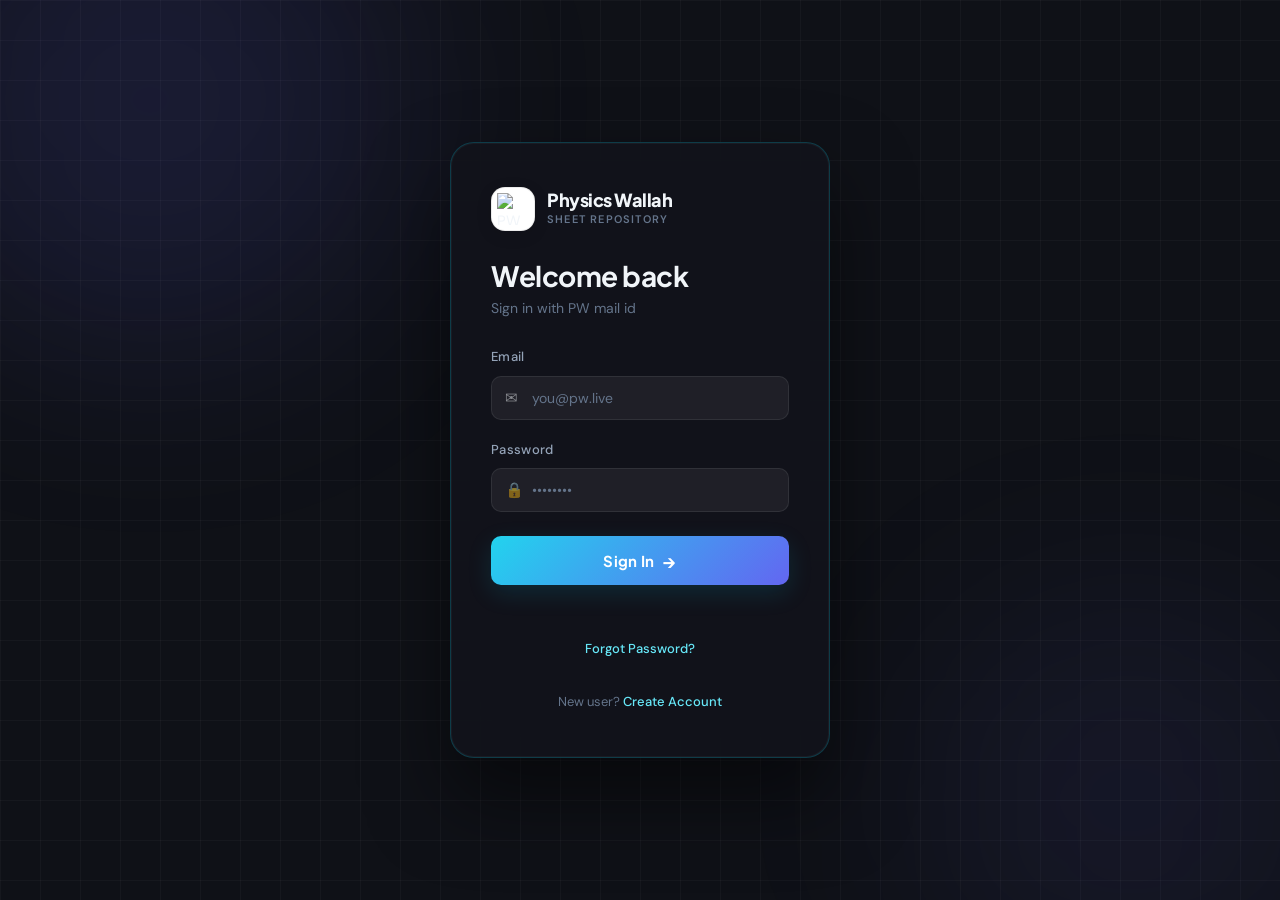
==== index.html @ 83597032 "First Commit" ====
<!DOCTYPE html>
<html lang="en">
<head>
  <meta charset="UTF-8">
  <meta name="viewport" content="width=device-width, initial-scale=1.0">
  <title>Physics Wallah — Sheet Repository</title>
  <link href="https://fonts.googleapis.com/css2?family=Plus+Jakarta+Sans:wght@400;500;600;700;800&family=DM+Sans:ital,opsz,wght@0,9..40,300;0,9..40,400;0,9..40,500;1,9..40,300&display=swap" rel="stylesheet">
  <link rel="stylesheet" href="style.css">
  <style>
    /* Extra smart features */
    .sidebar-theme-selector {
      display: flex;
      gap: 6px;
      flex-wrap: wrap;
      padding: 8px 12px;
      background: var(--surface);
      border: 1px solid var(--border);
      border-radius: 10px;
      margin-top: 4px;
    }
    .theme-dot {
      width: 28px; height: 28px;
      border-radius: 8px;
      border: 2px solid var(--border);
      cursor: pointer;
      transition: all 0.2s;
      display: flex;
      align-items: center;
      justify-content: center;
      font-size: 12px;
    }
    .theme-dot:hover { border-color: var(--accent); transform: scale(1.1); }
    .theme-dot.active { border-color: var(--accent); box-shadow: 0 0 0 2px var(--accent-glow); }
    .td-dark { background: #0d0d0d; color: #06b6d4; }
    .td-light { background: #f8f9fc; color: #6366f1; }
    .td-eve { background: #12100e; color: #f59e0b; }

    /* Sidebar section label */
    .nav-section-label {
      font-size: 9px;
      text-transform: uppercase;
      letter-spacing: 1.5px;
      color: var(--text-muted);
      padding: 12px 14px 4px;
      font-weight: 700;
    }

    /* Responsive fixes for index */
    .theme-select-compact {
      width: 100%;
      padding: 6px 10px;
      background: var(--bg2);
      border: 1px solid var(--border);
      border-radius: 8px;
      color: var(--text);
      font-family: var(--font-body);
      font-size: 11px;
      cursor: pointer;
      outline: none;
      transition: all 0.2s;
    }
    .theme-select-compact:hover { border-color: var(--border-bright); }
    .theme-select-compact:focus { border-color: var(--accent); }
    .theme-select-compact option { background: var(--bg2); color: var(--text); }
  </style>
</head>
<body>

<div class="bg-doodles" id="bgDoodles"></div>

<script>
  const user = localStorage.getItem("loggedUser");
  if (!user) window.location.href = "login.html";
</script>

<div class="app">
  <!-- Top Navigation Bar -->
  <nav class="app-navbar">
    <div class="nav-left">
      <div class="logo">
        <span class="logo-icon"><img src="https://upload.wikimedia.org/wikipedia/commons/d/dd/Physics_wallah_logo.svg" alt="PW Logo"></span>
        <span class="logo-text">Physics Wallah</span>
      </div>
    </div>

    <!-- Mobile hamburger -->
    <button class="nav-hamburger" onclick="toggleMobileNav()" aria-label="Menu">☰</button>

    <!-- Center nav links -->
    <div class="nav-center" id="navCenter">
      <div class="nav-item menu-item active" data-filter="all">
        <span class="nav-item-icon">🗂️</span>
        All Sheets
      </div>
      <div class="nav-item menu-item" data-filter="pinned">
        <span class="nav-item-icon">📌</span>
        Pinned
      </div>
      <div class="nav-item has-dropdown" id="catDropdown">
        <span class="nav-item-icon">📁</span>
        Categories <span class="dd-arrow">▾</span>
        <div class="nav-dropdown" id="catDropdownMenu">
          <div class="dd-item menu-item" data-filter="sales">📈 Sales</div>
          <div class="dd-item menu-item" data-filter="marketing">📣 Marketing</div>
          <div class="dd-item menu-item" data-filter="acads">📚 Acads</div>
          <div class="dd-item menu-item" data-filter="advertisement">📢 Advertisement</div>
          <div class="dd-item menu-item" data-filter="offline">🏫 Offline Gen</div>
          <div class="dd-item menu-item" data-filter="ops">⚙️ Operations</div>
          <div class="dd-item menu-item" data-filter="hr">👥 HR</div>
          <div class="dd-item menu-item" data-filter="video">🎬 Videos</div>
        </div>
      </div>
    </div>

    <!-- Right section -->
    <div class="nav-right">
      <div class="search-wrap">
        <span class="search-icon">🔍</span>
        <input type="text" id="searchInput" class="search-input" placeholder="Search..." autocomplete="off">
      </div>
      <button class="refresh-btn" onclick="refreshSheets()" title="Refresh">🔄</button>
      <div class="nav-user-box" onclick="toggleUserMenu()">
        <span class="user-avatar">👤</span>
        <span class="user-chevron" id="userChevron">▾</span>

        <!-- User dropdown (inside nav-user-box for correct positioning) -->
        <div class="user-dropdown" id="userDropdown">
          <div class="dropdown-user-info">
            <span class="dropdown-user-icon">👤</span>
            <div>
              <div class="dropdown-user-name" id="dropdownUserName">User</div>
              <div class="dropdown-user-email" id="dropdownUserEmail">user@pw.live</div>
            </div>
          </div>
          <div class="dropdown-divider"></div>
          <div class="dropdown-section-label">🎨 Theme</div>
          <div class="dropdown-theme-selector">
            <div class="theme-dot td-light active" data-theme="light" onclick="setTheme('light');event.stopPropagation();" title="Light">🌞</div>
            <div class="theme-dot td-eve" data-theme="eve" onclick="setTheme('eve');event.stopPropagation();" title="Dark">🌆</div>
            <div class="theme-dot td-dark" data-theme="charcoal" onclick="setTheme('charcoal');event.stopPropagation();" title="Charcoal">🌑</div>
          </div>
          <div class="dropdown-divider"></div>
          <button class="dropdown-logout-btn" onclick="logout();event.stopPropagation();">↩ Logout</button>
        </div>
      </div>
    </div>
  </nav>

  <!-- Mobile nav backdrop -->
  <div class="nav-backdrop" id="navBackdrop" onclick="toggleMobileNav()"></div>

  <!-- Main Content -->
  <main class="content">
    <!-- Page Header -->
    <div class="page-header">
      <h1 class="page-title">Sheet Repository</h1>
      <span class="sheet-count" id="sheetCount">0 sheets</span>
    </div>

    <!-- Pinned Section -->
    <div class="section" id="pinnedSection">
      <div class="section-header">
        <h2 class="section-title">📌 Pinned</h2>
        <span id="pinnedCount" style="font-size:12px;color:var(--text-muted);"></span>
      </div>
      <div class="pinned-grid" id="pinnedContainer"></div>
      <div class="empty-state" id="pinnedEmpty">
        <p>No pinned sheets yet. Click 📌 on a sheet to pin it.</p>
      </div>
    </div>



    <!-- All Sheets Section -->
    <div class="section">
      <div class="section-header">
        <h2 class="section-title">📂 All Sheets</h2>
        <span id="allCount" style="font-size:12px;color:var(--text-muted);"></span>
      </div>
      <div class="sheet-list" id="sheetList"></div>
      <div class="empty-state" id="listEmpty">
        <p>No sheets found.</p>
      </div>
    </div>

    <!-- Toast -->
    <div class="toast" id="toast"></div>

    <!-- Footer (hover to reveal) -->
    <footer class="app-footer">
      <span class="footer-content">
        <span class="ft-pwian">BY PWIAN | FOR PWIAN | 2026</span>
      </span>
    </footer>
  </main>
</div>

<script src="app.js"></script>
<script>
  // ===== RECENT SHEETS (opened via openSheet) =====
  function getRecent() {
    try {
      const data = JSON.parse(localStorage.getItem("recentSheets")) || {};
      return data[currentUser] || [];
    } catch { return []; }
  }

  function addRecent(name, link) {
    try {
      const data = JSON.parse(localStorage.getItem("recentSheets")) || {};
      let recent = data[currentUser] || [];
      recent = recent.filter(s => s.name !== name);
      recent.unshift({ name, link, time: Date.now() });
      recent = recent.slice(0, 10);
      data[currentUser] = recent;
      localStorage.setItem("recentSheets", JSON.stringify(data));
    } catch(e) { console.error(e); }
  }

  function clearRecent() {
    try {
      const data = JSON.parse(localStorage.getItem("recentSheets")) || {};
      data[currentUser] = [];
      localStorage.setItem("recentSheets", JSON.stringify(data));
      renderRecent();
    } catch(e) {}
  }

  function renderRecent() {
    const section = document.getElementById("recentSection");
    const container = document.getElementById("recentContainer");
    const recent = getRecent();
    if (recent.length === 0 || (currentFilter !== "all" && currentFilter !== "recent")) {
      section.style.display = "none";
      return;
    }
    if (currentFilter === "recent" || currentFilter === "all") {
      section.style.display = "block";
    }
    container.innerHTML = recent.map(sheet => {
      const cat = detectCategory(sheet.name);
      const color = cat ? cat.color : "var(--accent)";
      return `
        <div class="pinned-card" onclick="window.open('${escapeAttr(sheet.link)}','_blank')" style="border-top-color:${color};cursor:pointer;">
          <div class="pinned-card-icon" style="color:${color}">${sheetsIcon(20)}</div>
          <div class="pinned-card-name">${escapeHTML(sheet.name)}</div>
          <div style="font-size:10px;color:var(--text-muted);">
            ${timeAgo(sheet.time)}
          </div>
          <div class="pinned-card-footer">
            <span class="pinned-open">Open ↗</span>
          </div>
        </div>
      `;
    }).join("");
  }

  function timeAgo(timestamp) {
    const diff = Date.now() - timestamp;
    const mins = Math.floor(diff / 60000);
    if (mins < 1) return "Just now";
    if (mins < 60) return mins + "m ago";
    const hours = Math.floor(mins / 60);
    if (hours < 24) return hours + "h ago";
    const days = Math.floor(hours / 24);
    return days + "d ago";
  }

  // Override openSheet to track recent
  const originalOpenSheet = openSheet;
  openSheet = function(link) {
    if (link) {
      const sheet = allSheets.find(s => s.webLink === link);
      if (sheet) addRecent(sheet.name, link);
      window.open(link, "_blank");
    }
  };

  // Override renderSheets to also render recent
  const originalRender = renderSheets;
  renderSheets = function(sheets) {
    originalRender(sheets);
    renderRecent();
  };

  // Override applyFilter to handle "recent"
  const originalApply = applyFilter;
  applyFilter = function() {
    if (allSheets.length === 0) {
      pendingFilter = currentFilter;
      return;
    }
    if (currentFilter === "recent") {
      const recent = getRecent();
      const recentNames = recent.map(s => s.name);
      const sheets = allSheets.filter(s => recentNames.includes(s.name));
      sheets.sort((a, b) => recentNames.indexOf(a.name) - recentNames.indexOf(b.name));
      renderSheets(sheets);
      return;
    }
    originalApply();
  };

  // Init (run immediately since this script is at end of body)
  (function() {
    const params = new URLSearchParams(window.location.search);
    const f = params.get('filter');
    if (f) setFilter(f);
    fetchSheets();
  })();
</script>

</body>
</html>
---- style.css ----
/* ============================================================
   COMPANY INTERNAL DASHBOARD — Complete Stylesheet
   Inspired by PW Vidyapeeth Maharashtra project
   ============================================================ */

/* ===== CSS VARIABLES — CHARCOAL (default / techy dark) ===== */
:root,
[data-theme="charcoal"] {
  --bg: #0f1117;
  --bg2: #181b23;
  --surface: rgba(255, 255, 255, 0.06);
  --surface-hover: rgba(6, 182, 212, 0.10);
  --border: rgba(255, 255, 255, 0.08);
  --border-bright: rgba(6, 182, 212, 0.25);
  --accent: #22d3ee;
  --accent2: #67e8f9;
  --accent-glow: rgba(6, 182, 212, 0.15);
  --text: #f1f5f9;
  --text-muted: #64748b;
  --text-dim: #94a3b8;
  --success: #10b981;
  --danger: #ef4444;
  --info: #3b82f6;
  --warning: #f59e0b;
  --sidebar-bg: rgba(12, 14, 19, 0.98);
  --auth-card-bg: rgba(18, 20, 27, 0.95);
  --font-display: 'Plus Jakarta Sans', sans-serif;
  --font-body: 'DM Sans', sans-serif;
  --radius: 14px;
  --radius-sm: 10px;
  --transition: 0.25s cubic-bezier(0.4, 0, 0.2, 1);
}

/* ===== LIGHT THEME (clean + modern) ===== */
[data-theme="light"] {
  --bg: #f8fafc;
  --bg2: #f1f5f9;
  --surface: rgba(99, 102, 241, 0.06);
  --surface-hover: rgba(99, 102, 241, 0.10);
  --border: rgba(0, 0, 0, 0.08);
  --border-bright: rgba(99, 102, 241, 0.2);
  --accent: #6366f1;
  --accent2: #818cf8;
  --accent-glow: rgba(99, 102, 241, 0.12);
  --text: #0f172a;
  --text-muted: #475569;
  --text-dim: #64748b;
  --success: #10b981;
  --danger: #ef4444;
  --info: #3b82f6;
  --warning: #f59e0b;
  --sidebar-bg: rgba(255, 255, 255, 0.98);
  --auth-card-bg: rgba(255, 255, 255, 0.98);
}

/* ===== DARK THEME (warm + premium) ===== */
[data-theme="eve"] {
  --bg: #141210;
  --bg2: #1e1b17;
  --surface: rgba(245, 158, 11, 0.06);
  --surface-hover: rgba(245, 158, 11, 0.10);
  --border: rgba(255, 255, 255, 0.08);
  --border-bright: rgba(245, 158, 11, 0.25);
  --accent: #f59e0b;
  --accent2: #fbbf24;
  --accent-glow: rgba(245, 158, 11, 0.15);
  --text: #f5f0ea;
  --text-muted: #78716c;
  --text-dim: #a8a29e;
  --success: #10b981;
  --danger: #ef4444;
  --info: #3b82f6;
  --warning: #f59e0b;
  --sidebar-bg: rgba(16, 14, 12, 0.98);
  --auth-card-bg: rgba(22, 20, 17, 0.95);
}

/* ===== RESET ===== */
*, *::before, *::after {
  margin: 0; padding: 0;
  box-sizing: border-box;
}
html { scroll-behavior: smooth; }
body {
  background: var(--bg);
  color: var(--text);
  font-family: var(--font-body);
  font-size: 15px;
  line-height: 1.6;
  min-height: 100vh;
  overflow-x: hidden;
  -webkit-font-smoothing: antialiased;
}

/* ===== PW LOGO DOODLE WALLPAPER ===== */
.bg-doodles {
  position: fixed;
  inset: 0;
  z-index: -1;
  pointer-events: none;
  overflow: hidden;
}
.bg-doodles img {
  pointer-events: none;
  user-select: none;
  will-change: transform;
  opacity: 0.035;
  transition: opacity 0.6s;
}
/* Light theme: slightly higher so black-on-white is visible */
[data-theme="light"] .bg-doodles img {
  opacity: 0.05;
}
/* Dark/charcoal theme: invert black → white so it glows on dark bg */
[data-theme="charcoal"] .bg-doodles img {
  opacity: 0.06;
  filter: invert(1);
}
/* Eve/warm theme: warm tint */
[data-theme="eve"] .bg-doodles img {
  opacity: 0.045;
  filter: sepia(0.4) hue-rotate(-10deg);
}

@keyframes doodleFloat {
  0%   { transform: translate(0, 0) rotate(0deg); }
  25%  { transform: translate(15px, -20px) rotate(3deg); }
  50%  { transform: translate(-10px, 15px) rotate(-2deg); }
  75%  { transform: translate(20px, 10px) rotate(4deg); }
  100% { transform: translate(0, 0) rotate(0deg); }
}

/* ===== AUTH PAGE ===== */
.auth-body {
  display: flex;
  align-items: center;
  justify-content: center;
  min-height: 100vh;
  position: relative;
}
.bg-grid {
  position: fixed;
  inset: 0;
  background-image:
    linear-gradient(rgba(255,255,255,0.03) 1px, transparent 1px),
    linear-gradient(90deg, rgba(255,255,255,0.03) 1px, transparent 1px);
  background-size: 40px 40px;
  pointer-events: none;
  z-index: 0;
}
[data-theme="light"] .bg-grid {
  background-image:
    linear-gradient(rgba(0,0,0,0.04) 1px, transparent 1px),
    linear-gradient(90deg, rgba(0,0,0,0.04) 1px, transparent 1px);
}
[data-theme="eve"] .bg-grid {
  background-image:
    linear-gradient(rgba(180,130,40,0.07) 1px, transparent 1px),
    linear-gradient(90deg, rgba(180,130,40,0.07) 1px, transparent 1px);
}
.glow {
  position: fixed;
  border-radius: 50%;
  filter: blur(100px);
  pointer-events: none;
  z-index: 0;
}
.glow-1 { width: 500px; height: 500px; background: rgba(99,102,241,0.12); top: -150px; left: -100px; }
.glow-2 { width: 400px; height: 400px; background: rgba(99,102,241,0.08); bottom: -100px; right: -50px; }
[data-theme="light"] .glow-1 { background: rgba(99,102,241,0.08); }
[data-theme="light"] .glow-2 { background: rgba(99,102,241,0.05); }
[data-theme="eve"] .glow-1 { background: rgba(180,83,9,0.1); }
[data-theme="eve"] .glow-2 { background: rgba(120,80,0,0.07); }

.auth-wrapper {
  position: relative;
  z-index: 1;
  width: 100%;
  max-width: 420px;
  padding: 20px;
  animation: fadeUp 0.5s ease both;
}
.auth-card {
  background: var(--auth-card-bg);
  border: 1px solid var(--border-bright);
  border-radius: 24px;
  padding: 44px 40px;
  backdrop-filter: blur(30px);
  box-shadow: 0 40px 80px rgba(0,0,0,0.5), 0 0 0 1px rgba(255,255,255,0.04) inset;
  display: flex;
  flex-direction: column;
  gap: 20px;
}
.auth-brand {
  display: flex;
  align-items: center;
  gap: 12px;
  margin-bottom: 8px;
}
.brand-icon {
  width: 44px; height: 44px;
  background: #ffffff;
  border: 1px solid rgba(0,0,0,0.08);
  border-radius: 14px;
  display: flex;
  align-items: center;
  justify-content: center;
  flex-shrink: 0;
  box-shadow: 0 4px 16px rgba(0,0,0,0.12);
}
.brand-icon img {
  width: 28px;
  height: 28px;
  object-fit: contain;
}
.auth-brand > div {
  display: flex;
  flex-direction: column;
  gap: 0;
}
.brand-name {
  font-family: var(--font-display);
  font-weight: 800;
  font-size: 18px;
  letter-spacing: -0.5px;
  line-height: 1.2;
}
.brand-tag {
  font-size: 11px;
  color: var(--text-muted);
  letter-spacing: 1.2px;
  text-transform: uppercase;
  font-weight: 600;
}
.auth-title {
  font-family: var(--font-display);
  font-size: 28px;
  font-weight: 700;
  letter-spacing: -0.5px;
  line-height: 1.2;
  margin-bottom: -8px;
}
.auth-sub {
  color: var(--text-muted);
  font-size: 14px;
  margin-top: -8px;
  margin-bottom: 8px;
}
.input-group {
  display: flex;
  flex-direction: column;
  gap: 8px;
}
.input-group label {
  font-size: 13px;
  font-weight: 500;
  color: var(--text-dim);
  letter-spacing: 0.3px;
}
.input-wrap {
  position: relative;
}
.input-icon {
  position: absolute;
  left: 14px;
  top: 50%;
  transform: translateY(-50%);
  font-size: 15px;
  opacity: 0.5;
  pointer-events: none;
}
.input-wrap input {
  width: 100%;
  background: var(--surface);
  border: 1px solid var(--border);
  border-radius: var(--radius-sm);
  padding: 12px 14px 12px 40px;
  color: var(--text);
  font-family: var(--font-body);
  font-size: 14px;
  transition: var(--transition);
  outline: none;
}
.input-wrap input:focus {
  border-color: var(--accent);
  background: rgba(99,102,241,0.05);
  box-shadow: 0 0 0 3px var(--accent-glow);
}
.input-wrap input::placeholder { color: var(--text-muted); }

.btn-signin {
  display: flex;
  align-items: center;
  justify-content: center;
  gap: 8px;
  background: linear-gradient(135deg, var(--accent), #6366f1);
  border: none;
  border-radius: var(--radius-sm);
  padding: 13px 20px;
  color: white;
  font-family: var(--font-display);
  font-size: 15px;
  font-weight: 700;
  letter-spacing: 0.3px;
  cursor: pointer;
  transition: var(--transition);
  box-shadow: 0 8px 24px var(--accent-glow);
  margin-top: 4px;
}
.btn-signin:hover { transform: translateY(-2px); box-shadow: 0 12px 32px rgba(99,102,241,0.4); }
.btn-signin:active { transform: translateY(0); }
.btn-arrow { font-size: 18px; transition: transform var(--transition); }
.btn-signin:hover .btn-arrow { transform: translateX(4px); }
.auth-msg { font-size: 13px; text-align: center; color: var(--danger); min-height: 18px; }
.auth-msg.success { color: var(--success); }
.auth-switch { text-align: center; font-size: 13px; color: var(--text-muted); }
.auth-switch a { color: var(--accent2); text-decoration: none; font-weight: 500; }

/* ===== APP LAYOUT ===== */
.app { display: flex; min-height: 100vh; flex-direction: column; }

/* ===== TOP NAVBAR — Premium Glass ===== */
.app-navbar {
  display: flex;
  align-items: center;
  justify-content: space-between;
  height: 60px;
  padding: 0 24px;
  background: color-mix(in srgb, var(--bg) 85%, transparent);
  backdrop-filter: blur(20px) saturate(1.4);
  -webkit-backdrop-filter: blur(20px) saturate(1.4);
  border-bottom: 1px solid var(--border);
  position: sticky;
  top: 0;
  z-index: 100;
  gap: 16px;
}
/* Subtle bottom glow */
.app-navbar::after {
  content: '';
  position: absolute;
  bottom: -1px;
  left: 10%;
  right: 10%;
  height: 1px;
  background: linear-gradient(90deg, transparent, var(--accent-glow), transparent);
  opacity: 0.6;
  pointer-events: none;
}

/* Left: logo — clean & minimal */
.nav-left { display: flex; align-items: center; flex-shrink: 0; }
.app-navbar .logo {
  display: flex;
  align-items: center;
  gap: 10px;
  padding: 0;
  background: none;
  border: none;
  cursor: pointer;
  opacity: 0.92;
  transition: opacity 0.2s;
}
.app-navbar .logo:hover { opacity: 1; }
.app-navbar .logo-icon {
  width: 30px; height: 30px;
  display: flex;
  align-items: center;
  justify-content: center;
  flex-shrink: 0;
}
.app-navbar .logo-icon img { width: 24px; height: 24px; object-fit: contain; }
.app-navbar .logo-text {
  font-family: var(--font-display);
  font-weight: 800;
  font-size: 15px;
  letter-spacing: -0.4px;
  color: var(--text);
  white-space: nowrap;
}

/* Center: nav links — right side near search bar */
.nav-center {
  display: flex;
  align-items: center;
  gap: 2px;
  margin-left: auto;
}

/* Right: search + user */
.nav-right {
  display: flex;
  align-items: center;
  gap: 6px;
  flex-shrink: 0;
}

/* === Nav items — modern tab style === */
.nav-item {
  display: flex;
  align-items: center;
  gap: 6px;
  padding: 8px 14px;
  border-radius: 8px;
  font-size: 13px;
  font-weight: 500;
  color: var(--text-dim);
  cursor: pointer;
  transition: all 0.2s ease;
  white-space: nowrap;
  position: relative;
}
.nav-item:hover {
  background: var(--surface-hover);
  color: var(--text);
}
/* Active: subtle background + accent bottom glow */
.nav-item.active {
  background: var(--surface);
  color: var(--text);
  font-weight: 600;
}
.nav-item.active::after {
  content: '';
  position: absolute;
  bottom: -1px;
  left: 20%;
  right: 20%;
  height: 2px;
  background: var(--accent);
  border-radius: 2px;
  box-shadow: 0 0 8px var(--accent-glow);
}
.nav-item-icon { font-size: 15px; opacity: 0.85; }
.nav-item.active .nav-item-icon { opacity: 1; }
.dd-arrow { font-size: 9px; margin-left: 3px; opacity: 0.5; transition: transform 0.2s; }
.nav-item.has-dropdown:hover .dd-arrow { transform: rotate(180deg); }

/* === Re-use .menu-item for dropdown items === */
.menu-item {
  display: flex;
  align-items: center;
  gap: 10px;
  padding: 9px 12px;
  border-radius: 8px;
  font-size: 13px;
  font-weight: 500;
  color: var(--text-dim);
  cursor: pointer;
  transition: all 0.15s ease;
  letter-spacing: 0.2px;
}
.menu-item:hover {
  background: var(--surface-hover);
  color: var(--text);
}
.menu-item.active {
  background: var(--surface);
  color: var(--text);
  font-weight: 600;
  border: 1px solid var(--border-bright);
}
.menu-icon { font-size: 18px; width: 24px; text-align: center; }

/* === Category dropdown — premium card === */
.nav-dropdown {
  position: absolute;
  top: calc(100% + 10px);
  left: 50%;
  transform: translateX(-50%) translateY(8px);
  min-width: 210px;
  background: var(--bg2);
  border: 1px solid var(--border);
  border-radius: 14px;
  padding: 8px;
  box-shadow: 0 16px 48px rgba(0,0,0,0.35), 0 0 0 1px var(--accent-glow);
  opacity: 0;
  visibility: hidden;
  transition: all 0.25s cubic-bezier(0.22, 1, 0.36, 1);
  z-index: 200;
}
.nav-item.has-dropdown:hover .nav-dropdown,
.nav-item.has-dropdown.open .nav-dropdown {
  opacity: 1;
  visibility: visible;
  transform: translateX(-50%) translateY(0);
}
.nav-dropdown .dd-item {
  border-radius: 8px;
  padding: 10px 12px;
}
.nav-dropdown .dd-item:hover {
  background: var(--surface-hover);
}
/* Add a small arrow on top of dropdown */
.nav-dropdown::before {
  content: '';
  position: absolute;
  top: -5px;
  left: 50%;
  margin-left: -5px;
  width: 10px;
  height: 10px;
  background: var(--bg2);
  border-left: 1px solid var(--border);
  border-top: 1px solid var(--border);
  transform: rotate(45deg);
}

/* Mobile hamburger */
.nav-hamburger {
  display: none;
  background: none;
  border: 1px solid var(--border);
  color: var(--text);
  font-size: 20px;
  cursor: pointer;
  padding: 6px 10px;
  border-radius: 8px;
  transition: background 0.2s;
}
.nav-hamburger:hover { background: var(--surface-hover); }
.nav-backdrop { display: none; position: fixed; inset: 0; background: rgba(0,0,0,0.6); z-index: 50; }

/* === Nav user box === */
.nav-user-box {
  display: flex;
  align-items: center;
  gap: 6px;
  padding: 4px 10px 4px 6px;
  border-radius: 30px;
  cursor: pointer;
  transition: all 0.2s;
  position: relative;
  border: 1px solid transparent;
}
.nav-user-box:hover {
  background: var(--surface-hover);
  border-color: var(--border);
}

/* Avatar — glass gradient ring */
.user-avatar {
  font-size: 14px;
  width: 32px;
  height: 32px;
  display: flex;
  align-items: center;
  justify-content: center;
  background: linear-gradient(135deg, var(--accent), var(--accent2));
  border-radius: 50%;
  flex-shrink: 0;
  box-shadow: 0 0 0 2px var(--bg), 0 0 0 4px var(--accent-glow);
}
.user-chevron {
  font-size: 10px;
  color: var(--text-muted);
  transition: transform 0.3s ease;
}
.user-chevron.open {
  transform: rotate(180deg);
}

/* === Search in navbar === */
.app-navbar .search-wrap { position: relative; }
.app-navbar .search-icon {
  position: absolute;
  left: 14px;
  top: 50%;
  transform: translateY(-50%);
  font-size: 13px;
  opacity: 0.5;
  pointer-events: none;
  transition: opacity 0.2s;
}
.app-navbar .search-wrap:focus-within .search-icon {
  opacity: 0.8;
}
.app-navbar .search-input {
  background: var(--surface);
  border: 1px solid var(--border);
  border-radius: 40px;
  padding: 8px 16px 8px 36px;
  color: var(--text);
  font-family: var(--font-body);
  font-size: 13px;
  width: 220px;
  transition: all 0.25s ease;
  outline: none;
}
.app-navbar .search-input:focus {
  width: 260px;
  border-color: var(--accent);
  box-shadow: 0 0 0 3px var(--accent-glow);
  background: var(--bg2);
}
.app-navbar .search-input::placeholder { color: var(--text-muted); font-weight: 400; }

/* === Refresh button === */
.refresh-btn {
  background: var(--surface);
  border: 1px solid var(--border);
  color: var(--text-muted);
  width: 34px;
  height: 34px;
  border-radius: 50%;
  cursor: pointer;
  font-size: 15px;
  display: flex;
  align-items: center;
  justify-content: center;
  transition: all 0.25s ease;
  flex-shrink: 0;
}
.refresh-btn:hover {
  color: var(--accent);
  border-color: var(--accent);
  background: var(--accent-glow);
  transform: rotate(60deg);
}
.refresh-btn.spin {
  animation: spin 0.8s ease-in-out;
}
@keyframes spin {
  from { transform: rotate(0deg); }
  to { transform: rotate(360deg); }
}

/* ===== USER DROPDOWN ===== */
.user-dropdown {
  position: absolute;
  top: calc(100% + 10px);
  right: -8px;
  min-width: 230px;
  background: var(--bg2);
  border: 1px solid var(--border);
  border-radius: 14px;
  padding: 14px;
  box-shadow: 0 16px 48px rgba(0,0,0,0.35), 0 0 0 1px var(--accent-glow);
  opacity: 0;
  visibility: hidden;
  transform: translateY(8px);
  transition: all 0.25s cubic-bezier(0.22, 1, 0.36, 1);
  z-index: 200;
}
.user-dropdown.open {
  opacity: 1;
  visibility: visible;
  transform: translateY(0);
}
/* Small arrow on top of dropdown */
.user-dropdown::before {
  content: '';
  position: absolute;
  top: -5px;
  right: 18px;
  width: 10px;
  height: 10px;
  background: var(--bg2);
  border-left: 1px solid var(--border);
  border-top: 1px solid var(--border);
  transform: rotate(45deg);
}



.dropdown-user-info {
  display: flex;
  align-items: center;
  gap: 10px;
  padding: 4px 4px 8px;
}
.dropdown-user-icon {
  font-size: 20px;
  width: 38px;
  height: 38px;
  display: flex;
  align-items: center;
  justify-content: center;
  background: linear-gradient(135deg, var(--accent), var(--accent2));
  border-radius: 50%;
  flex-shrink: 0;
  box-shadow: 0 2px 8px var(--accent-glow);
}
.dropdown-user-name {
  font-size: 14px;
  font-weight: 600;
  color: var(--text);
}
.dropdown-user-email {
  font-size: 11px;
  color: var(--text-muted);
  word-break: break-all;
}
.dropdown-divider {
  height: 1px;
  background: var(--border);
  margin: 8px 0;
}
.dropdown-section-label {
  font-size: 10px;
  font-weight: 600;
  color: var(--text-muted);
  text-transform: uppercase;
  letter-spacing: 0.5px;
  margin-bottom: 6px;
}
.dropdown-theme-selector {
  display: flex;
  flex-wrap: wrap;
  gap: 6px;
}
.dropdown-theme-selector .theme-dot {
  width: 28px;
  height: 28px;
  font-size: 14px;
}

/* Base theme-dot styling */
.theme-dot {
  width: 28px;
  height: 28px;
  font-size: 14px;
  border-radius: 50%;
  display: inline-flex;
  align-items: center;
  justify-content: center;
  cursor: pointer;
  transition: all 0.2s;
  border: 2px solid transparent;
  background: var(--surface);
  opacity: 0.6;
}
.theme-dot:hover {
  opacity: 1;
  transform: scale(1.15);
}
.theme-dot.active {
  opacity: 1;
  border-color: var(--accent);
  box-shadow: 0 0 0 2px var(--accent2), 0 0 12px var(--accent);
}
.dropdown-logout-btn {
  width: 100%;
  display: flex;
  align-items: center;
  justify-content: center;
  gap: 6px;
  padding: 8px;
  border: 1px solid var(--danger, #ef4444);
  background: transparent;
  color: var(--danger, #ef4444);
  border-radius: var(--radius-sm);
  font-family: var(--font-body);
  font-size: 13px;
  font-weight: 500;
  cursor: pointer;
  transition: all 0.2s;
}
.dropdown-logout-btn:hover {
  background: var(--danger, #ef4444);
  color: #fff;
}

/* ===== MAIN CONTENT ===== */
.content {
  flex: 1;
  padding: 24px 32px 0;
  max-width: 100%;
  overflow-x: hidden;
  display: flex;
  flex-direction: column;
}
.page-title {
  font-family: var(--font-display);
  font-size: 26px;
  font-weight: 700;
  letter-spacing: -0.5px;
}
.sheet-count {
  font-size: 13px;
  color: var(--text-muted);
  background: var(--surface);
  border: 1px solid var(--border);
  border-radius: 20px;
  padding: 3px 10px;
}
/* ===== SECTIONS ===== */
.section { margin-bottom: 48px; animation: fadeUp 0.4s ease both; }
.section-header { display: flex; align-items: baseline; gap: 12px; margin-bottom: 20px; }
.section-title { font-family: var(--font-display); font-size: 19px; font-weight: 700; letter-spacing: -0.3px; }
.section-sub { font-size: 12px; color: var(--text-muted); }

/* ===== PINNED GRID ===== */
.pinned-grid {
  display: grid;
  grid-template-columns: repeat(auto-fill, minmax(260px, 1fr));
  gap: 20px;
}
.pinned-card {
  background: var(--bg2);
  border: 1px solid var(--border);
  border-top: 3px solid var(--accent);
  border-radius: var(--radius);
  padding: 24px;
  cursor: pointer;
  transition: all 0.25s cubic-bezier(0.4, 0, 0.2, 1);
  position: relative;
  overflow: hidden;
  min-height: 180px;
  display: flex;
  flex-direction: column;
  gap: 10px;
  justify-content: space-between;
  box-shadow: 0 1px 3px rgba(0,0,0,0.08);
}
.pinned-card:hover { 
  transform: translateY(-4px); 
  border-color: var(--border-bright); 
  box-shadow: 0 12px 32px rgba(0,0,0,0.25), 0 0 0 1px var(--border-bright) inset;
}
.pinned-card-name { font-family: var(--font-display); font-size: 15px; font-weight: 700; line-height: 1.4; color: var(--text); }
.pinned-card-icon { font-size: 28px; margin-bottom: 2px; }
.pinned-card-footer { display: flex; align-items: center; justify-content: space-between; margin-top: 8px; }
.pinned-open { font-size: 11px; color: var(--accent2); letter-spacing: 0.5px; text-transform: uppercase; font-weight: 600; }
.unpin-btn {
  background: rgba(239,68,68,0.1);
  border: 1px solid rgba(239,68,68,0.2);
  border-radius: 6px;
  padding: 4px 8px;
  color: var(--danger);
  font-size: 11px;
  cursor: pointer;
  transition: var(--transition);
}
.unpin-btn:hover { background: rgba(239,68,68,0.2); }

/* ===== SHEET TILES ===== */
.sheet-list {
  display: grid;
  grid-template-columns: repeat(auto-fill, minmax(260px, 1fr));
  gap: 16px;
}
.sheet-tile {
  background: var(--bg2);
  border: 1px solid var(--border);
  border-left: 4px solid var(--accent);
  border-radius: var(--radius);
  padding: 18px 18px 14px;
  cursor: pointer;
  transition: all 0.25s cubic-bezier(0.4, 0, 0.2, 1);
  display: flex;
  flex-direction: column;
  gap: 10px;
  min-height: 150px;
  box-shadow: 0 1px 3px rgba(0,0,0,0.06);
}
.sheet-tile:hover { 
  background: var(--bg2); 
  transform: translateY(-3px); 
  box-shadow: 0 10px 28px rgba(0,0,0,0.25), 0 0 0 1px var(--border-bright) inset;
  border-color: var(--border-bright);
}
.tile-top { display: flex; align-items: flex-start; justify-content: space-between; gap: 10px; }
.tile-icon {
  width: 40px; height: 40px;
  border-radius: 10px;
  display: flex;
  align-items: center;
  justify-content: center;
  font-size: 20px;
  flex-shrink: 0;
}
.tile-actions { display: flex; gap: 6px; flex-shrink: 0; }
.tile-name {
  font-family: var(--font-display);
  font-size: 14px;
  font-weight: 600;
  color: var(--text);
  line-height: 1.4;
  display: -webkit-box;
  -webkit-line-clamp: 2;
  line-clamp: 2;
  -webkit-box-orient: vertical;
  overflow: hidden;
}
.tile-badges { display: flex; flex-wrap: wrap; gap: 6px; }
.cat-badge {
  display: inline-flex;
  align-items: center;
  gap: 4px;
  font-size: 11px;
  font-weight: 600;
  padding: 3px 9px;
  border-radius: 20px;
  border: 1px solid;
  letter-spacing: 0.3px;
}
.tile-meta { display: flex; flex-wrap: wrap; gap: 6px; margin-top: auto; }
.meta-item { font-size: 11px; color: var(--text-muted); background: rgba(255,255,255,0.04); border: 1px solid var(--border); border-radius: 6px; padding: 2px 8px; white-space: nowrap; }

.open-btn {
  background: transparent;
  border: 1px solid var(--border);
  border-radius: 8px;
  padding: 6px 14px;
  color: var(--text-dim);
  font-size: 12px;
  font-weight: 600;
  cursor: pointer;
  transition: all 0.2s ease;
  font-family: var(--font-body);
}
.open-btn:hover { background: var(--accent); border-color: var(--accent); color: white; box-shadow: 0 4px 12px var(--accent-glow); }
.pin-btn {
  background: var(--surface);
  border: 1px solid var(--border);
  border-radius: 8px;
  padding: 6px 10px;
  color: var(--text-muted);
  font-size: 13px;
  cursor: pointer;
  transition: all 0.2s ease;
}
.pin-btn:hover { background: rgba(99,102,241,0.12); border-color: rgba(99,102,241,0.3); color: var(--accent); box-shadow: 0 0 12px rgba(99,102,241,0.1); }

/* ===== EMPTY STATES ===== */
.empty-state {
  background: var(--surface);
  border: 1px dashed var(--border-bright);
  border-radius: var(--radius);
  padding: 32px;
  text-align: center;
  color: var(--text-muted);
  font-size: 14px;
}

/* ===== LOADING ===== */
.loading-skeleton {
  background: linear-gradient(90deg, var(--surface) 25%, var(--surface-hover) 50%, var(--surface) 75%);
  background-size: 200% 100%;
  animation: shimmer 1.5s infinite;
  border-radius: var(--radius-sm);
  height: 52px;
}

/* ===== TOAST ===== */
.toast {
  position: fixed;
  bottom: 24px;
  right: 24px;
  background: var(--bg2);
  border: 1px solid var(--border-bright);
  border-radius: var(--radius-sm);
  padding: 14px 22px;
  font-size: 13px;
  font-weight: 500;
  color: var(--text);
  transform: translateY(100px);
  opacity: 0;
  transition: all 0.35s cubic-bezier(0.4,0,0.2,1);
  z-index: 9999;
  box-shadow: 0 16px 48px rgba(0,0,0,0.35);
  backdrop-filter: blur(20px);
}
.toast.show { transform: translateY(0); opacity: 1; }

/* ===== ANIMATIONS ===== */
@keyframes fadeUp {
  from { opacity: 0; transform: translateY(20px); }
  to { opacity: 1; transform: translateY(0); }
}
@keyframes shimmer {
  0% { background-position: -200% 0; }
  100% { background-position: 200% 0; }
}

/* ===== RESPONSIVE ===== */
@media (max-width: 1024px) {
  .summary-grid { grid-template-columns: repeat(2, 1fr) !important; }
  .charts-row, .charts-row-2 { flex-direction: column; }
  .chart-card { width: 100% !important; min-width: unset !important; }
}
/* ===== FOOTER (auto-hide) ===== */
.app-footer {
  margin-top: auto;
  text-align: center;
  padding: 0 24px;
  font-size: 0;
  color: var(--text-muted);
  border-top: 3px solid var(--accent);
  background: transparent;
  display: flex;
  align-items: center;
  justify-content: center;
  gap: 0;
  flex-wrap: wrap;
  letter-spacing: 0.3px;
  border-radius: 0;
  margin-left: -32px;
  margin-right: -32px;
  position: sticky;
  bottom: 0;
  z-index: 10;
  max-height: 3px;
  overflow: hidden;
  transition: max-height 0.35s ease, padding 0.35s ease, background 0.35s ease, font-size 0.3s ease;
  cursor: pointer;
}

.app-footer:hover {
  max-height: 80px;
  padding: 14px 36px;
  font-size: 13px;
  background: var(--bg2);
  backdrop-filter: blur(12px);
  -webkit-backdrop-filter: blur(12px);
  border-radius: var(--radius) var(--radius) 0 0;
}

.app-footer .footer-content {
  display: flex;
  align-items: center;
  justify-content: center;
  gap: 12px;
  flex-wrap: wrap;
  opacity: 0;
  transition: opacity 0.25s ease;
}

.app-footer:hover .footer-content {
  opacity: 1;
}

.app-footer .footer-content .ft-pwian {
  font-weight: 800;
  font-size: 14px;
  background: linear-gradient(135deg, var(--accent), var(--accent2));
  -webkit-background-clip: text;
  -webkit-text-fill-color: transparent;
  background-clip: text;
  letter-spacing: 1.5px;
}

.app-footer:hover {
  border-top-color: var(--border-bright);
  background: var(--bg2);
}

@media (max-width: 768px) {
  /* Show hamburger */
  .nav-hamburger { display: block; }
  .nav-center { display: none; }
  .app-navbar .search-input { width: 140px; }
  .nav-center.open { display: flex; flex-direction: column; position: fixed; top: 60px; left: 0; right: 0; background: var(--sidebar-bg); border-bottom: 1px solid var(--border); padding: 12px 16px; z-index: 150; align-items: stretch; margin-left: 0; }
  .nav-center.open .nav-item { justify-content: flex-start; }
  .nav-center.open .nav-dropdown { position: static; opacity: 1; visibility: visible; transform: none; box-shadow: none; background: transparent; border: none; padding: 0 0 0 16px; }
  .nav-center.open .nav-item.has-dropdown { flex-direction: column; align-items: stretch; }
  .nav-backdrop.show { display: block; z-index: 49; }
  .content { padding: 16px 16px 0; max-width: 100%; }
  .app-footer { margin-left: -16px; margin-right: -16px; }
  .app-footer:hover { padding: 14px 16px; font-size: 12px; }
  .pinned-grid { grid-template-columns: 1fr 1fr !important; }
  .sheet-list { grid-template-columns: 1fr !important; }
}
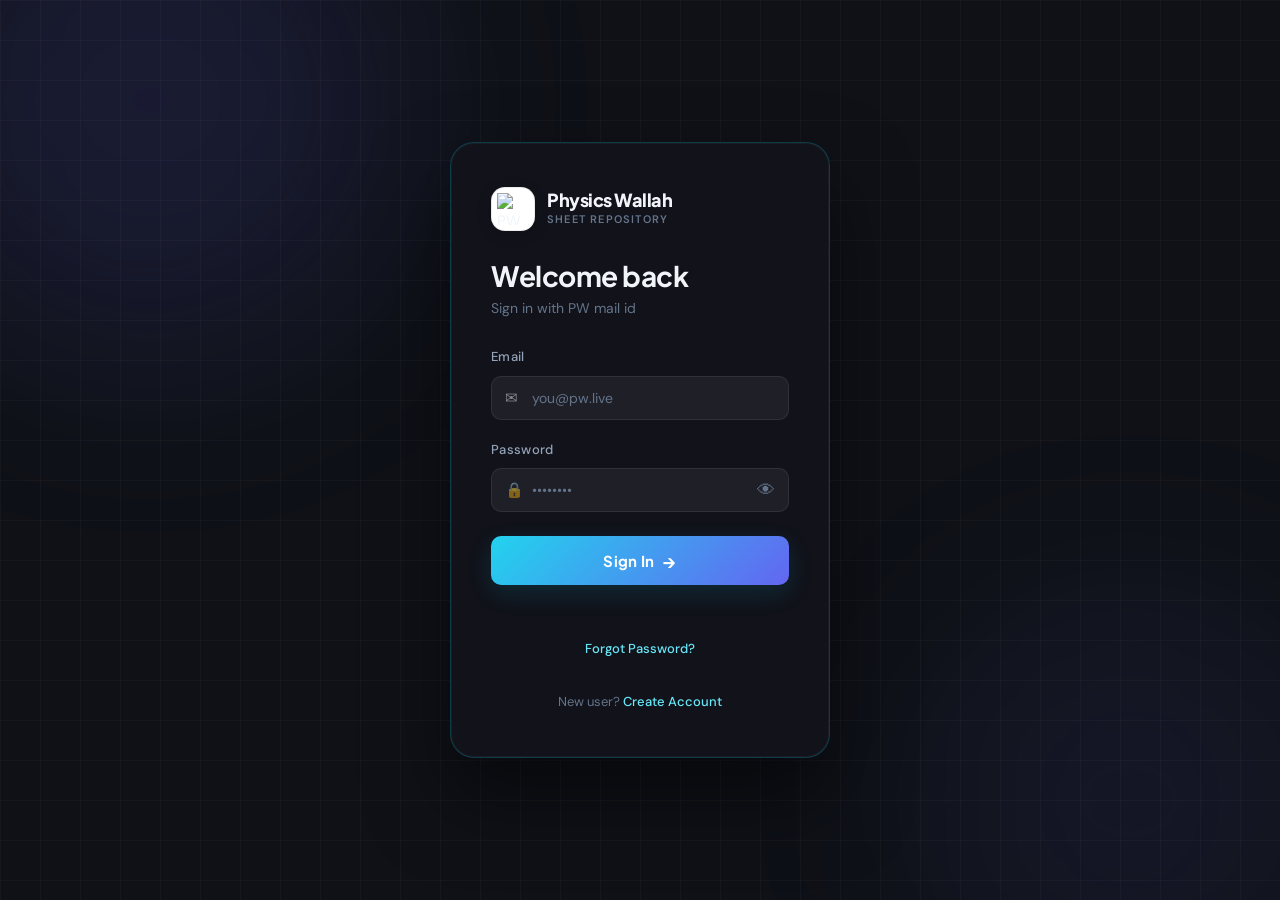
==== commit 500b4ced: "kay chal rha hai bidhu" ====
--- a/index.html
+++ b/index.html
@@ -140,6 +140,8 @@
             <div class="theme-dot td-dark" data-theme="charcoal" onclick="setTheme('charcoal');event.stopPropagation();" title="Charcoal">🌑</div>
           </div>
           <div class="dropdown-divider"></div>
+          <button class="dropdown-about-btn" onclick="showAbout();event.stopPropagation();">ℹ️ About</button>
+          <div class="dropdown-divider"></div>
           <button class="dropdown-logout-btn" onclick="logout();event.stopPropagation();">↩ Logout</button>
         </div>
       </div>
@@ -185,6 +187,26 @@
 
     <!-- Toast -->
     <div class="toast" id="toast"></div>
+
+    <!-- 🎮 Offline Breakout Game -->
+    <div class="offline-game" id="offlineGame">
+      <div class="game-header">
+        <span class="game-title">🚫 No Internet</span>
+        <span class="game-subtitle">But you can still play!</span>
+      </div>
+      <div class="game-canvas-wrap">
+        <canvas id="gameCanvas" width="640" height="400"></canvas>
+      </div>
+      <div class="game-hud">
+        <span class="game-score">🏆 <span id="gameScore">0</span></span>
+        <span class="game-lives">❤️ <span id="gameLives">3</span></span>
+        <span class="game-level">🎯 Level <span id="gameLevel">1</span></span>
+      </div>
+      <div class="game-actions">
+        <button class="game-btn" id="gameRetryBtn" onclick="retryConnection()">🔄 Retry</button>
+        <button class="game-btn game-btn-secondary" onclick="resetGame()">🔄 New Game</button>
+      </div>
+    </div>
 
     <!-- Footer (hover to reveal) -->
     <footer class="app-footer">
@@ -310,5 +332,33 @@
   })();
 </script>
 
+<!-- About Modal -->
+<div class="modal-overlay" id="aboutModal" onclick="hideAbout(event)">
+  <div class="about-modal" onclick="event.stopPropagation()">
+    <button class="about-close" onclick="hideAbout()">✕</button>
+    <div class="about-header">
+      <span class="about-icon">📋</span>
+      <span class="about-title">About Sheet Repository</span>
+    </div>
+    <div class="about-body">
+      <p>This repository contains all PW sheets shared across company teams:</p>
+      <div class="about-categories">
+        <span>📈 Sales</span>
+        <span>📣 Marketing</span>
+        <span>📚 Acads</span>
+        <span>📢 Advertisement</span>
+        <span>🏫 Offline Gen</span>
+        <span>⚙️ Operations</span>
+        <span>👥 HR</span>
+        <span>🎬 Videos</span>
+      </div>
+      <p>All sheets are sourced from Google Drive and auto-synced daily.</p>
+    </div>
+    <div class="about-footer">
+      Designed & Developed by <strong>Ambikesh Srivastava</strong>
+    </div>
+  </div>
+</div>
+
 </body>
 </html>
--- a/style.css
+++ b/style.css
@@ -274,7 +274,7 @@
   background: var(--surface);
   border: 1px solid var(--border);
   border-radius: var(--radius-sm);
-  padding: 12px 14px 12px 40px;
+  padding: 12px 40px 12px 40px;
   color: var(--text);
   font-family: var(--font-body);
   font-size: 14px;
@@ -287,6 +287,23 @@
   box-shadow: 0 0 0 3px var(--accent-glow);
 }
 .input-wrap input::placeholder { color: var(--text-muted); }
+.input-wrap .pwd-toggle {
+  position: absolute;
+  right: 10px;
+  top: 50%;
+  transform: translateY(-50%);
+  background: none;
+  border: none;
+  cursor: pointer;
+  font-size: 18px;
+  line-height: 1;
+  padding: 4px;
+  color: var(--text-muted);
+  transition: color 0.2s;
+  z-index: 2;
+}
+.input-wrap .pwd-toggle:hover { color: var(--text); }
+.input-wrap .pwd-toggle:active { opacity: 0.6; }
 
 .btn-signin {
   display: flex;
@@ -303,14 +320,78 @@
   font-weight: 700;
   letter-spacing: 0.3px;
   cursor: pointer;
-  transition: var(--transition);
+  transition: all 0.3s cubic-bezier(0.4, 0, 0.2, 1), background 0.4s ease, box-shadow 0.4s ease;
   box-shadow: 0 8px 24px var(--accent-glow);
   margin-top: 4px;
+  position: relative;
+  overflow: hidden;
 }
 .btn-signin:hover { transform: translateY(-2px); box-shadow: 0 12px 32px rgba(99,102,241,0.4); }
 .btn-signin:active { transform: translateY(0); }
 .btn-arrow { font-size: 18px; transition: transform var(--transition); }
 .btn-signin:hover .btn-arrow { transform: translateX(4px); }
+.btn-signin:disabled {
+  background: #16a34a !important;
+  cursor: not-allowed;
+  box-shadow: 0 0 20px rgba(22, 163, 74, 0.5), 0 4px 16px rgba(22, 163, 74, 0.3);
+  transform: none !important;
+  pointer-events: none;
+  position: relative;
+  overflow: hidden;
+  transition: background 0.4s ease, box-shadow 0.4s ease;
+}
+/* Fade in loading content */
+.btn-signin:disabled > * {
+  animation: btn-fade-in 0.3s ease forwards;
+}
+@keyframes btn-fade-in {
+  0%   { opacity: 0; transform: scale(0.9); }
+  100% { opacity: 1; transform: scale(1); }
+}
+/* Shimmer sweep on loading */
+.btn-signin:disabled::after {
+  content: '';
+  position: absolute;
+  inset: 0;
+  background: linear-gradient(90deg,
+    transparent 0%,
+    rgba(255,255,255,0.15) 50%,
+    transparent 100%
+  );
+  background-size: 200% 100%;
+  animation: btn-shimmer 1.2s ease-in-out infinite;
+  pointer-events: none;
+}
+@keyframes btn-shimmer {
+  0%   { background-position: 200% 0; }
+  100% { background-position: -200% 0; }
+}
+.btn-signin .btn-spinner {
+  display: inline-block;
+  width: 18px;
+  height: 18px;
+  border: 2.5px solid rgba(255,255,255,0.25);
+  border-top-color: #fff;
+  border-right-color: rgba(255,255,255,0.6);
+  border-radius: 50%;
+  animation: btn-spin 0.6s cubic-bezier(0.4, 0, 0.2, 1) infinite;
+  margin-right: 2px;
+}
+@keyframes btn-spin { to { transform: rotate(360deg); } }
+/* Pulse ring on loading */
+.btn-signin:disabled::before {
+  content: '';
+  position: absolute;
+  inset: -4px;
+  border-radius: inherit;
+  border: 2px solid rgba(22, 163, 74, 0.3);
+  animation: btn-pulse 1.5s ease-out infinite;
+  pointer-events: none;
+}
+@keyframes btn-pulse {
+  0%   { transform: scale(1); opacity: 1; }
+  100% { transform: scale(1.08); opacity: 0; }
+}
 .auth-msg { font-size: 13px; text-align: center; color: var(--danger); min-height: 18px; }
 .auth-msg.success { color: var(--success); }
 .auth-switch { text-align: center; font-size: 13px; color: var(--text-muted); }
@@ -318,6 +399,13 @@
 
 /* ===== APP LAYOUT ===== */
 .app { display: flex; min-height: 100vh; flex-direction: column; }
+.content {
+  flex: 1;
+  display: flex;
+  flex-direction: column;
+  padding: 24px 32px 0;
+  width: 100%;
+}
 
 /* ===== TOP NAVBAR — Premium Glass ===== */
 .app-navbar {
@@ -761,130 +849,153 @@
   background: var(--danger, #ef4444);
   color: #fff;
 }
-
-/* ===== MAIN CONTENT ===== */
-.content {
-  flex: 1;
-  padding: 24px 32px 0;
-  max-width: 100%;
-  overflow-x: hidden;
-  display: flex;
-  flex-direction: column;
-}
-.page-title {
+.dropdown-about-btn {
+  width: 100%;
+  display: flex;
+  align-items: center;
+  justify-content: center;
+  gap: 6px;
+  padding: 8px;
+  border: 1px solid var(--border-bright);
+  background: transparent;
+  color: var(--text-dim);
+  border-radius: var(--radius-sm);
+  font-family: var(--font-body);
+  font-size: 13px;
+  font-weight: 500;
+  cursor: pointer;
+  transition: all 0.2s;
+}
+.dropdown-about-btn:hover {
+  background: var(--surface-hover);
+  color: var(--text);
+}
+
+/* ===== ABOUT MODAL ===== */
+.modal-overlay {
+  position: fixed;
+  inset: 0;
+  background: rgba(0,0,0,0.6);
+  backdrop-filter: blur(6px);
+  -webkit-backdrop-filter: blur(6px);
+  display: flex;
+  align-items: center;
+  justify-content: center;
+  z-index: 1000;
+  opacity: 0;
+  pointer-events: none;
+  transition: opacity 0.3s ease;
+}
+.modal-overlay.open {
+  opacity: 1;
+  pointer-events: all;
+}
+.about-modal {
+  background: var(--bg2);
+  border: 1px solid var(--border-bright);
+  border-radius: 16px;
+  padding: 32px;
+  max-width: 420px;
+  width: 90vw;
+  position: relative;
+  box-shadow: 0 24px 64px rgba(0,0,0,0.4);
+  animation: modalPop 0.3s cubic-bezier(0.34, 1.56, 0.64, 1) both;
+}
+@keyframes modalPop {
+  from { transform: scale(0.9); opacity: 0; }
+  to { transform: scale(1); opacity: 1; }
+}
+.about-close {
+  position: absolute;
+  top: 12px;
+  right: 12px;
+  width: 28px;
+  height: 28px;
+  border-radius: 50%;
+  border: none;
+  background: var(--surface);
+  color: var(--text-muted);
+  font-size: 14px;
+  cursor: pointer;
+  display: flex;
+  align-items: center;
+  justify-content: center;
+  transition: all 0.2s;
+}
+.about-close:hover {
+  background: var(--surface-hover);
+  color: var(--text);
+}
+.about-header {
+  display: flex;
+  align-items: center;
+  gap: 10px;
+  margin-bottom: 20px;
+}
+.about-icon {
+  font-size: 28px;
+}
+.about-title {
   font-family: var(--font-display);
-  font-size: 26px;
+  font-size: 18px;
   font-weight: 700;
-  letter-spacing: -0.5px;
-}
-.sheet-count {
-  font-size: 13px;
-  color: var(--text-muted);
+  letter-spacing: -0.3px;
+}
+.about-body {
+  font-size: 14px;
+  line-height: 1.6;
+  color: var(--text-dim);
+}
+.about-body p {
+  margin: 0 0 14px;
+}
+.about-categories {
+  display: flex;
+  flex-wrap: wrap;
+  gap: 8px;
+  margin: 16px 0;
+}
+.about-categories span {
+  font-size: 12px;
+  padding: 4px 10px;
+  border-radius: 8px;
   background: var(--surface);
   border: 1px solid var(--border);
-  border-radius: 20px;
-  padding: 3px 10px;
-}
-/* ===== SECTIONS ===== */
-.section { margin-bottom: 48px; animation: fadeUp 0.4s ease both; }
-.section-header { display: flex; align-items: baseline; gap: 12px; margin-bottom: 20px; }
-.section-title { font-family: var(--font-display); font-size: 19px; font-weight: 700; letter-spacing: -0.3px; }
-.section-sub { font-size: 12px; color: var(--text-muted); }
-
-/* ===== PINNED GRID ===== */
-.pinned-grid {
-  display: grid;
-  grid-template-columns: repeat(auto-fill, minmax(260px, 1fr));
-  gap: 20px;
-}
-.pinned-card {
-  background: var(--bg2);
+  color: var(--text-muted);
+}
+.about-footer {
+  margin-top: 24px;
+  padding-top: 16px;
+  border-top: 1px solid var(--border);
+  text-align: center;
+  font-size: 11px;
+  color: var(--text-muted);
+  letter-spacing: 0.3px;
+}
+.about-footer strong {
+  color: var(--text);
+  font-weight: 600;
+}
+.tile-meta {
+  display: flex;
+  flex-wrap: wrap;
+  gap: 6px;
+  margin-top: 6px;
+}
+.meta-item {
+  font-size: 11px;
+  color: var(--text-muted);
+  background: rgba(255,255,255,0.04);
   border: 1px solid var(--border);
-  border-top: 3px solid var(--accent);
-  border-radius: var(--radius);
-  padding: 24px;
-  cursor: pointer;
-  transition: all 0.25s cubic-bezier(0.4, 0, 0.2, 1);
-  position: relative;
-  overflow: hidden;
-  min-height: 180px;
-  display: flex;
-  flex-direction: column;
-  gap: 10px;
-  justify-content: space-between;
-  box-shadow: 0 1px 3px rgba(0,0,0,0.08);
-}
-.pinned-card:hover { 
-  transform: translateY(-4px); 
-  border-color: var(--border-bright); 
-  box-shadow: 0 12px 32px rgba(0,0,0,0.25), 0 0 0 1px var(--border-bright) inset;
-}
-.pinned-card-name { font-family: var(--font-display); font-size: 15px; font-weight: 700; line-height: 1.4; color: var(--text); }
-.pinned-card-icon { font-size: 28px; margin-bottom: 2px; }
-.pinned-card-footer { display: flex; align-items: center; justify-content: space-between; margin-top: 8px; }
-.pinned-open { font-size: 11px; color: var(--accent2); letter-spacing: 0.5px; text-transform: uppercase; font-weight: 600; }
-.unpin-btn {
-  background: rgba(239,68,68,0.1);
-  border: 1px solid rgba(239,68,68,0.2);
   border-radius: 6px;
-  padding: 4px 8px;
-  color: var(--danger);
-  font-size: 11px;
-  cursor: pointer;
-  transition: var(--transition);
-}
-.unpin-btn:hover { background: rgba(239,68,68,0.2); }
-
-/* ===== SHEET TILES ===== */
-.sheet-list {
-  display: grid;
-  grid-template-columns: repeat(auto-fill, minmax(260px, 1fr));
-  gap: 16px;
-}
-.sheet-tile {
-  background: var(--bg2);
-  border: 1px solid var(--border);
-  border-left: 4px solid var(--accent);
-  border-radius: var(--radius);
-  padding: 18px 18px 14px;
-  cursor: pointer;
-  transition: all 0.25s cubic-bezier(0.4, 0, 0.2, 1);
-  display: flex;
-  flex-direction: column;
-  gap: 10px;
-  min-height: 150px;
-  box-shadow: 0 1px 3px rgba(0,0,0,0.06);
-}
-.sheet-tile:hover { 
-  background: var(--bg2); 
-  transform: translateY(-3px); 
-  box-shadow: 0 10px 28px rgba(0,0,0,0.25), 0 0 0 1px var(--border-bright) inset;
-  border-color: var(--border-bright);
-}
-.tile-top { display: flex; align-items: flex-start; justify-content: space-between; gap: 10px; }
-.tile-icon {
-  width: 40px; height: 40px;
-  border-radius: 10px;
-  display: flex;
-  align-items: center;
-  justify-content: center;
-  font-size: 20px;
-  flex-shrink: 0;
-}
-.tile-actions { display: flex; gap: 6px; flex-shrink: 0; }
-.tile-name {
-  font-family: var(--font-display);
-  font-size: 14px;
-  font-weight: 600;
-  color: var(--text);
-  line-height: 1.4;
-  display: -webkit-box;
-  -webkit-line-clamp: 2;
-  line-clamp: 2;
-  -webkit-box-orient: vertical;
-  overflow: hidden;
-}
-.tile-badges { display: flex; flex-wrap: wrap; gap: 6px; }
+  padding: 2px 8px;
+  white-space: nowrap;
+}
+.tile-badges {
+  display: flex;
+  flex-wrap: wrap;
+  gap: 6px;
+}
 .cat-badge {
   display: inline-flex;
   align-items: center;
@@ -896,126 +1007,408 @@
   border: 1px solid;
   letter-spacing: 0.3px;
 }
-.tile-meta { display: flex; flex-wrap: wrap; gap: 6px; margin-top: auto; }
-.meta-item { font-size: 11px; color: var(--text-muted); background: rgba(255,255,255,0.04); border: 1px solid var(--border); border-radius: 6px; padding: 2px 8px; white-space: nowrap; }
-
-.open-btn {
-  background: transparent;
+.empty-state {
+  text-align: center;
+  padding: 48px 24px;
+  border: 2px dashed var(--border);
+  border-radius: var(--radius);
+  margin: 16px 0;
+}
+.empty-state p {
+  color: var(--text-muted);
+  font-size: 14px;
+  margin: 0;
+}
+
+/* Sheet action buttons */
+.open-btn, .pin-btn {
+  padding: 4px 10px;
+  border-radius: 6px;
+  font-size: 11px;
+  font-weight: 500;
+  cursor: pointer;
+  transition: all 0.2s;
+  font-family: var(--font-body);
   border: 1px solid var(--border);
-  border-radius: 8px;
-  padding: 6px 14px;
+  background: var(--surface);
   color: var(--text-dim);
-  font-size: 12px;
+}
+.open-btn:hover {
+  background: var(--accent);
+  color: #fff;
+  border-color: var(--accent);
+}
+.pin-btn:hover {
+  background: var(--surface-hover);
+  color: var(--text);
+}
+.pinned-card-icon {
+  font-size: 28px;
+  margin-bottom: 2px;
+}
+
+/* ===== PINNED GRID ===== */
+.pinned-grid {
+  display: grid;
+  grid-template-columns: repeat(auto-fill, minmax(260px, 1fr));
+  gap: 20px;
+}
+.pinned-card {
+  background: var(--bg2);
+  border: 1px solid var(--border);
+  border-top: 3px solid var(--accent);
+  border-radius: var(--radius);
+  padding: 24px;
+  cursor: pointer;
+  transition: all 0.25s cubic-bezier(0.4, 0, 0.2, 1);
+  position: relative;
+  overflow: hidden;
+  min-height: 180px;
+  display: flex;
+  flex-direction: column;
+  gap: 10px;
+  justify-content: space-between;
+  box-shadow: 0 1px 3px rgba(0,0,0,0.08);
+}
+.pinned-card:hover { 
+  transform: translateY(-4px); 
+  border-color: var(--border-bright); 
+  box-shadow: 0 12px 32px rgba(0,0,0,0.25), 0 0 0 1px var(--border-bright) inset;
+}
+.pinned-card-name { font-family: var(--font-display); font-size: 15px; font-weight: 700; line-height: 1.4; color: var(--text); }
+.pinned-card-footer { display: flex; align-items: center; justify-content: space-between; margin-top: 8px; }
+.pinned-open { font-size: 11px; color: var(--accent2); letter-spacing: 0.5px; text-transform: uppercase; font-weight: 600; }
+
+/* ===== SHEET TILES ===== */
+.sheet-list {
+  display: grid;
+  grid-template-columns: repeat(auto-fill, minmax(260px, 1fr));
+  gap: 16px;
+}
+.sheet-tile {
+  background: var(--bg2);
+  border: 1px solid var(--border);
+  border-left: 4px solid var(--accent);
+  border-radius: var(--radius);
+  padding: 18px 18px 14px;
+  cursor: pointer;
+  transition: all 0.25s cubic-bezier(0.4, 0, 0.2, 1);
+  display: flex;
+  flex-direction: column;
+  gap: 10px;
+  min-height: 150px;
+  box-shadow: 0 1px 3px rgba(0,0,0,0.06);
+}
+.sheet-tile:hover { 
+  background: var(--bg2); 
+  transform: translateY(-3px); 
+  box-shadow: 0 10px 28px rgba(0,0,0,0.25), 0 0 0 1px var(--border-bright) inset;
+  border-color: var(--border-bright);
+}
+.tile-top { display: flex; align-items: flex-start; justify-content: space-between; gap: 10px; }
+.tile-icon {
+  width: 40px; height: 40px;
+  border-radius: 10px;
+  display: flex;
+  align-items: center;
+  justify-content: center;
+  font-size: 20px;
+  flex-shrink: 0;
+}
+/* Dark themes: add subtle border so icon stands out from surface */
+[data-theme="charcoal"] .tile-icon,
+[data-theme="eve"] .tile-icon {
+  box-shadow: inset 0 0 0 1px rgba(255,255,255,0.08);
+}
+[data-theme="light"] .tile-icon {
+  box-shadow: inset 0 0 0 1px rgba(0,0,0,0.06);
+}
+.tile-actions { display: flex; gap: 6px; flex-shrink: 0; }
+.tile-name {
+  font-family: var(--font-display);
+  font-size: 14px;
   font-weight: 600;
-  cursor: pointer;
-  transition: all 0.2s ease;
+  color: var(--text);
+  line-height: 1.4;
+  display: -webkit-box;
+  -webkit-line-clamp: 2;
+  line-clamp: 2;
+  -webkit-box-orient: vertical;
+  overflow: hidden;
+}
+.tile-meta {
+  display: flex;
+  flex-wrap: wrap;
+  gap: 6px;
+  margin-top: 6px;
+}
+.meta-item {
+  font-size: 11px;
+  color: var(--text-muted);
+  background: rgba(255,255,255,0.04);
+  border: 1px solid var(--border);
+  border-radius: 6px;
+  padding: 2px 8px;
+  white-space: nowrap;
+}
+.tile-badges { display: flex; flex-wrap: wrap; gap: 6px; }
+.cat-badge {
+  display: inline-flex;
+  align-items: center;
+  gap: 4px;
+  font-size: 11px;
+  font-weight: 600;
+  padding: 3px 9px;
+  border-radius: 20px;
+  border: 1px solid;
+  letter-spacing: 0.3px;
+}
+.empty-state {
+  text-align: center;
+  padding: 48px 24px;
+  border: 2px dashed var(--border);
+  border-radius: var(--radius);
+  margin: 16px 0;
+}
+.empty-state p {
+  color: var(--text-muted);
+  font-size: 14px;
+  margin: 0;
+}
+
+/* Sheet action buttons */
+.open-btn, .pin-btn {
+  padding: 4px 10px;
+  border-radius: 6px;
+  font-size: 11px;
+  font-weight: 500;
+  cursor: pointer;
+  transition: all 0.2s;
   font-family: var(--font-body);
-}
-.open-btn:hover { background: var(--accent); border-color: var(--accent); color: white; box-shadow: 0 4px 12px var(--accent-glow); }
-.pin-btn {
+  border: 1px solid var(--border);
   background: var(--surface);
-  border: 1px solid var(--border);
-  border-radius: 8px;
-  padding: 6px 10px;
-  color: var(--text-muted);
-  font-size: 13px;
-  cursor: pointer;
-  transition: all 0.2s ease;
-}
-.pin-btn:hover { background: rgba(99,102,241,0.12); border-color: rgba(99,102,241,0.3); color: var(--accent); box-shadow: 0 0 12px rgba(99,102,241,0.1); }
-
-/* ===== EMPTY STATES ===== */
-.empty-state {
-  background: var(--surface);
-  border: 1px dashed var(--border-bright);
-  border-radius: var(--radius);
-  padding: 32px;
-  text-align: center;
-  color: var(--text-muted);
-  font-size: 14px;
-}
-
-/* ===== LOADING ===== */
-.loading-skeleton {
-  background: linear-gradient(90deg, var(--surface) 25%, var(--surface-hover) 50%, var(--surface) 75%);
-  background-size: 200% 100%;
-  animation: shimmer 1.5s infinite;
-  border-radius: var(--radius-sm);
-  height: 52px;
-}
-
-/* ===== TOAST ===== */
-.toast {
-  position: fixed;
-  bottom: 24px;
-  right: 24px;
-  background: var(--bg2);
-  border: 1px solid var(--border-bright);
-  border-radius: var(--radius-sm);
-  padding: 14px 22px;
-  font-size: 13px;
-  font-weight: 500;
-  color: var(--text);
-  transform: translateY(100px);
-  opacity: 0;
-  transition: all 0.35s cubic-bezier(0.4,0,0.2,1);
-  z-index: 9999;
-  box-shadow: 0 16px 48px rgba(0,0,0,0.35);
-  backdrop-filter: blur(20px);
-}
-.toast.show { transform: translateY(0); opacity: 1; }
-
-/* ===== ANIMATIONS ===== */
-@keyframes fadeUp {
-  from { opacity: 0; transform: translateY(20px); }
-  to { opacity: 1; transform: translateY(0); }
-}
-@keyframes shimmer {
-  0% { background-position: -200% 0; }
-  100% { background-position: 200% 0; }
+  color: var(--text-dim);
+}
+.open-btn:hover {
+  background: var(--accent);
+  color: #fff;
+  border-color: var(--accent);
+}
+.pin-btn:hover {
+  background: var(--surface-hover);
+  color: var(--text);
 }
 
 /* ===== RESPONSIVE ===== */
+
+/* Tablet / small desktop (768–1024px) */
 @media (max-width: 1024px) {
-  .summary-grid { grid-template-columns: repeat(2, 1fr) !important; }
+  .app-navbar { padding: 0 16px; gap: 10px; }
+  .app-navbar .search-input { width: 160px; }
+  .app-navbar .search-input:focus { width: 200px; }
+  .content { padding: 20px 24px 0; }
+  .pinned-grid { grid-template-columns: repeat(auto-fill, minmax(220px, 1fr)); }
+}
+
+/* Mobile (≤768px) — hamburger nav */
+@media (max-width: 768px) {
+  /* Navbar compact */
+  .app-navbar { padding: 0 12px; gap: 6px; height: 56px; }
+  .nav-hamburger { display: block; }
+  .nav-center { display: none; }
+  .app-navbar .search-input { width: 120px; }
+  .app-navbar .search-input:focus { width: 160px; }
+  
+  /* Open mobile nav */
+  .nav-center.open {
+    display: flex;
+    flex-direction: column;
+    position: fixed;
+    top: 56px;
+    left: 0;
+    right: 0;
+    background: var(--bg2);
+    border-bottom: 1px solid var(--border);
+    padding: 12px 16px;
+    z-index: 150;
+    align-items: stretch;
+    margin-left: 0;
+    gap: 4px;
+  }
+  .nav-center.open .nav-item {
+    justify-content: flex-start;
+    padding: 10px 12px;
+  }
+  .nav-center.open .nav-dropdown {
+    position: static;
+    opacity: 1;
+    visibility: visible;
+    transform: none;
+    box-shadow: none;
+    background: transparent;
+    border: none;
+    padding: 0 0 0 16px;
+  }
+  .nav-center.open .nav-item.has-dropdown {
+    flex-direction: column;
+    align-items: stretch;
+  }
+  .nav-backdrop.show { display: block; z-index: 49; }
+
+  /* Content */
+  .content { padding: 14px 14px 0; max-width: 100%; }
+  .page-header { flex-direction: column; gap: 6px; align-items: flex-start; }
+  .page-title { font-size: 22px; }
+
+  /* Logo */
+  .app-navbar .logo-icon { width: 26px; height: 26px; }
+  .app-navbar .logo-text { font-size: 13px; }
+
+  /* Grids */
+  .pinned-grid { grid-template-columns: 1fr !important; }
+  .sheet-list { grid-template-columns: 1fr !important; }
+
+  /* Footer */
+  .app-footer {
+    padding: 12px 14px;
+    font-size: 12px;
+  }
+  .app-footer .footer-content .ft-pwian { font-size: 12px; }
+}
+
+/* Very small phones (≤420px) */
+@media (max-width: 420px) {
+  .app-navbar { padding: 0 8px; gap: 4px; }
+  .app-navbar .search-input { width: 90px; font-size: 12px; padding: 6px 12px 6px 30px; }
+  .app-navbar .search-input:focus { width: 130px; }
+  .app-navbar .search-icon { left: 10px; font-size: 11px; }
+  .refresh-btn { width: 30px; height: 30px; font-size: 12px; }
+  .user-avatar { width: 28px; height: 28px; font-size: 13px; }
+  .content { padding: 10px 10px 0; }
+  .app-footer { padding: 10px 10px; }
+  .pinned-card { padding: 16px; min-height: 150px; }
+  .sheet-tile { padding: 14px 14px 10px; min-height: 130px; }
+}
+
+/* Old responsive section cleanup — remove cruft */
+@media (max-width: 768px) {
+  /* override any leftover chart styles */
+  .summary-grid { grid-template-columns: 1fr !important; }
   .charts-row, .charts-row-2 { flex-direction: column; }
   .chart-card { width: 100% !important; min-width: unset !important; }
 }
-/* ===== FOOTER (auto-hide) ===== */
+/* ===== OFFLINE BREAKOUT GAME ===== */
+.offline-game {
+  display: none;
+  flex-direction: column;
+  align-items: center;
+  gap: 16px;
+  padding: 24px 0;
+  animation: fadeIn 0.4s ease;
+}
+.offline-game.show {
+  display: flex;
+}
+.game-header {
+  text-align: center;
+}
+.game-title {
+  font-family: var(--font-display);
+  font-size: 22px;
+  font-weight: 800;
+  color: var(--text);
+}
+.game-subtitle {
+  display: block;
+  font-size: 13px;
+  color: var(--text-muted);
+  margin-top: 2px;
+}
+.game-canvas-wrap {
+  background: #1a1a2e;
+  border-radius: var(--radius);
+  border: 1px solid var(--border-bright);
+  box-shadow: 0 8px 32px rgba(0,0,0,0.3), inset 0 0 60px rgba(6,182,212,0.05);
+  overflow: hidden;
+  max-width: 100%;
+}
+#gameCanvas {
+  display: block;
+  width: 640px;
+  max-width: 100%;
+  height: auto;
+  aspect-ratio: 640 / 400;
+  background: #1a1a2e;
+  cursor: none;
+  touch-action: none;
+}
+.game-hud {
+  display: flex;
+  gap: 24px;
+  font-size: 14px;
+  font-weight: 600;
+  color: var(--text);
+}
+.game-hud span {
+  display: flex;
+  align-items: center;
+  gap: 4px;
+}
+.game-actions {
+  display: flex;
+  gap: 10px;
+}
+.game-btn {
+  padding: 10px 24px;
+  border-radius: 10px;
+  border: none;
+  font-family: var(--font-display);
+  font-weight: 700;
+  font-size: 14px;
+  cursor: pointer;
+  transition: all 0.2s ease;
+  background: var(--accent);
+  color: #0f1117;
+}
+.game-btn:hover {
+  transform: scale(1.05);
+  box-shadow: 0 4px 16px var(--accent-glow);
+}
+.game-btn-secondary {
+  background: var(--surface);
+  color: var(--text);
+  border: 1px solid var(--border);
+}
+.game-btn-secondary:hover {
+  background: var(--surface-hover);
+  border-color: var(--border-bright);
+}
+
+@keyframes fadeIn {
+  from { opacity: 0; transform: translateY(12px); }
+  to   { opacity: 1; transform: translateY(0); }
+}
+
+/* ===== FOOTER ===== */
 .app-footer {
   margin-top: auto;
   text-align: center;
-  padding: 0 24px;
-  font-size: 0;
-  color: var(--text-muted);
-  border-top: 3px solid var(--accent);
-  background: transparent;
+  padding: 14px 24px;
+  font-size: 13px;
+  color: var(--text-muted);
+  border-top: 1px solid var(--border);
+  background: var(--bg2);
   display: flex;
   align-items: center;
   justify-content: center;
   gap: 0;
   flex-wrap: wrap;
   letter-spacing: 0.3px;
-  border-radius: 0;
-  margin-left: -32px;
-  margin-right: -32px;
+  border-radius: var(--radius) var(--radius) 0 0;
   position: sticky;
   bottom: 0;
   z-index: 10;
-  max-height: 3px;
-  overflow: hidden;
-  transition: max-height 0.35s ease, padding 0.35s ease, background 0.35s ease, font-size 0.3s ease;
-  cursor: pointer;
-}
-
-.app-footer:hover {
-  max-height: 80px;
-  padding: 14px 36px;
-  font-size: 13px;
-  background: var(--bg2);
-  backdrop-filter: blur(12px);
-  -webkit-backdrop-filter: blur(12px);
-  border-radius: var(--radius) var(--radius) 0 0;
+  transition: background 0.3s ease;
 }
 
 .app-footer .footer-content {
@@ -1024,12 +1417,6 @@
   justify-content: center;
   gap: 12px;
   flex-wrap: wrap;
-  opacity: 0;
-  transition: opacity 0.25s ease;
-}
-
-.app-footer:hover .footer-content {
-  opacity: 1;
 }
 
 .app-footer .footer-content .ft-pwian {
@@ -1041,25 +1428,3 @@
   background-clip: text;
   letter-spacing: 1.5px;
 }
-
-.app-footer:hover {
-  border-top-color: var(--border-bright);
-  background: var(--bg2);
-}
-
-@media (max-width: 768px) {
-  /* Show hamburger */
-  .nav-hamburger { display: block; }
-  .nav-center { display: none; }
-  .app-navbar .search-input { width: 140px; }
-  .nav-center.open { display: flex; flex-direction: column; position: fixed; top: 60px; left: 0; right: 0; background: var(--sidebar-bg); border-bottom: 1px solid var(--border); padding: 12px 16px; z-index: 150; align-items: stretch; margin-left: 0; }
-  .nav-center.open .nav-item { justify-content: flex-start; }
-  .nav-center.open .nav-dropdown { position: static; opacity: 1; visibility: visible; transform: none; box-shadow: none; background: transparent; border: none; padding: 0 0 0 16px; }
-  .nav-center.open .nav-item.has-dropdown { flex-direction: column; align-items: stretch; }
-  .nav-backdrop.show { display: block; z-index: 49; }
-  .content { padding: 16px 16px 0; max-width: 100%; }
-  .app-footer { margin-left: -16px; margin-right: -16px; }
-  .app-footer:hover { padding: 14px 16px; font-size: 12px; }
-  .pinned-grid { grid-template-columns: 1fr 1fr !important; }
-  .sheet-list { grid-template-columns: 1fr !important; }
-}
